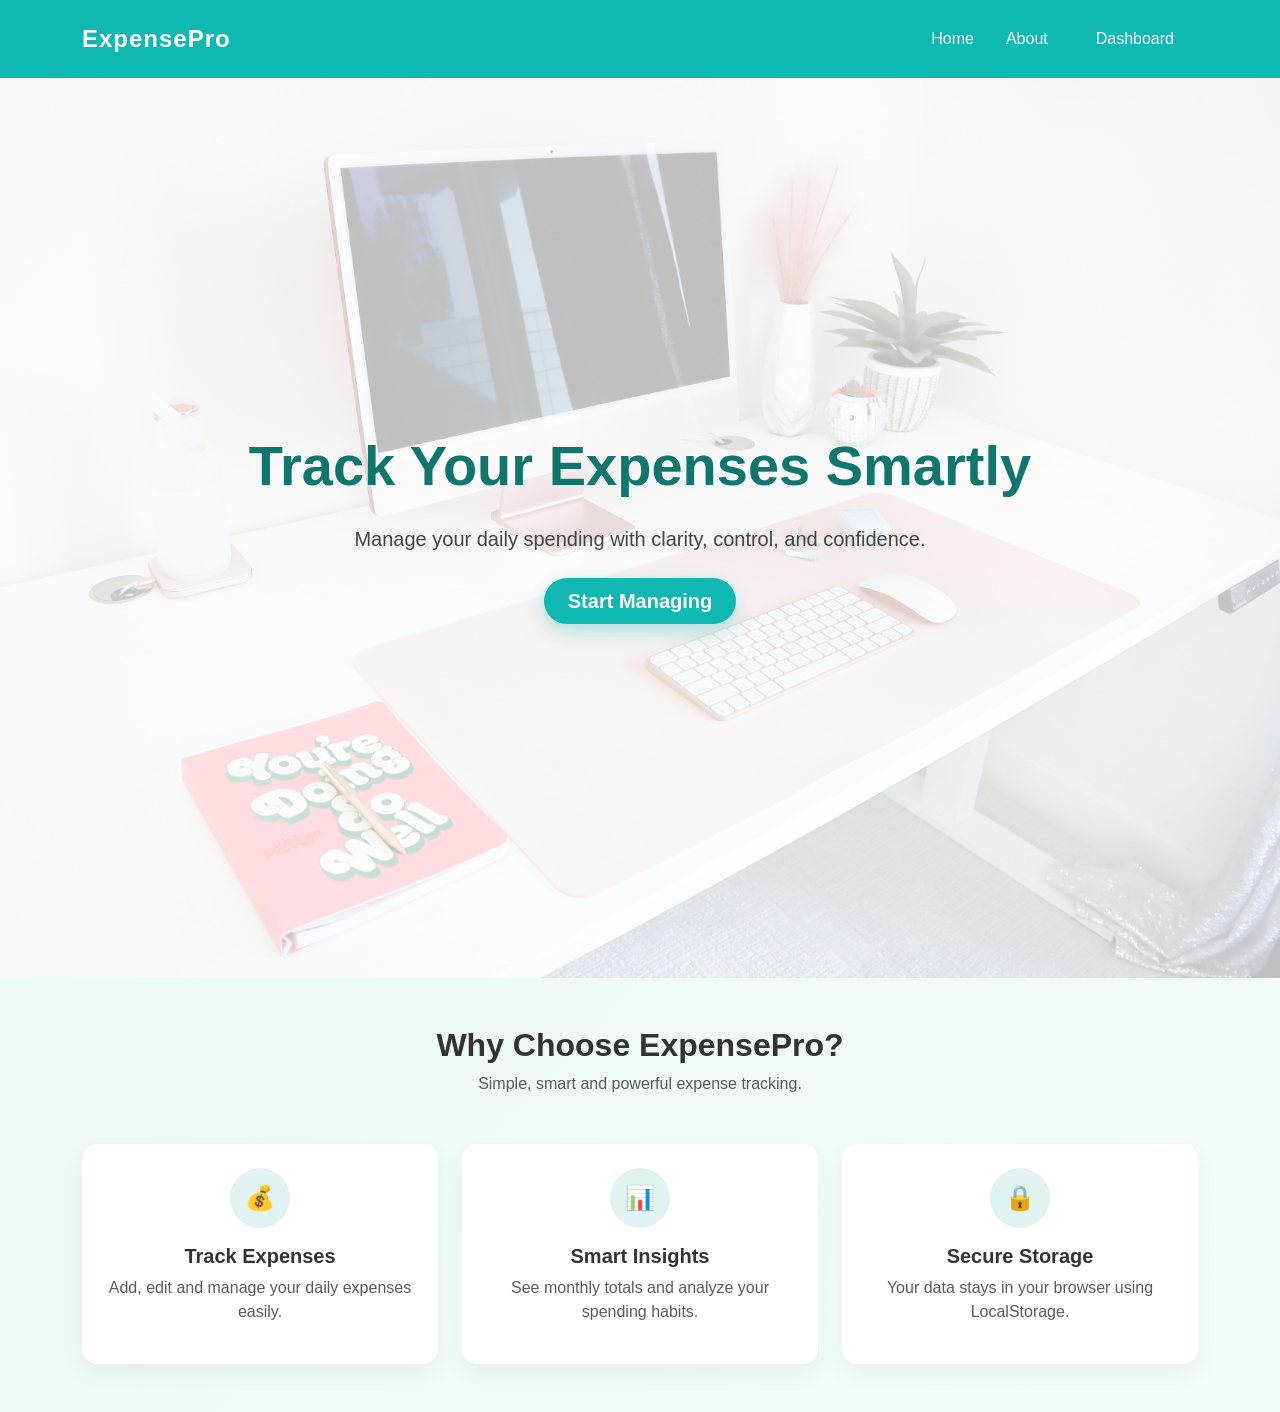
==== index.html @ 55afedad "Add files via upload" ====
<!DOCTYPE html>
<html lang="en">
<head>
    <meta charset="UTF-8">
    <title>ExpensePro | Smart Expense Manager</title>
    <meta name="viewport" content="width=device-width, initial-scale=1.0">
<link href="https://cdn.jsdelivr.net/npm/bootstrap@5.3.2/dist/css/bootstrap.min.css" rel="stylesheet">

    <link rel="stylesheet" href="css/style.css">
    <link href="https://cdn.jsdelivr.net/npm/bootstrap-icons/font/bootstrap-icons.css" rel="stylesheet">
</head>
<body>

<nav class="navbar navbar-expand-lg shadow-sm py-3 bg-white">
  <div class="container">
    <a class="navbar-brand fw-bold fs-4" href="index.html">ExpensePro</a>

    <button class="navbar-toggler" type="button" data-bs-toggle="collapse" data-bs-target="#navbarNav">
      <span class="navbar-toggler-icon"></span>
    </button>

    <div class="collapse navbar-collapse justify-content-end" id="navbarNav">
      <ul class="navbar-nav align-items-center">
        <li class="nav-item">
          <a class="nav-link px-3" href="index.html">Home</a>
        </li>
        <li class="nav-item">
          <a class="nav-link px-3" href="about.html">About</a>
        </li>
        <li class="nav-item">
          <a class="nav-link btn px-4 ms-2" href="dashboard.html">Dashboard</a>
        </li>
      </ul>
    </div>
  </div>
</nav>
<section class="hero d-flex align-items-center text-center">
  <div class="container">
    <h1 class="fw-bold mb-4">Track Your Expenses Smartly</h1>
    <p class="mb-4 fs-5">
      Manage your daily spending with clarity, control, and confidence.
    </p>
    <a href="dashboard.html" class="btn btn-start btn-lg px-4 py-2">
    Start Managing
</a>
  </div>
</section>
<section class="py-5">
  <div class="container">
    <div class="text-center mb-5">
      <h2 class="fw-bold">Why Choose ExpensePro?</h2>
      <p class="text-muted">Simple, smart and powerful expense tracking.</p>
    </div>
<div class="row g-4">
      <div class="col-md-4">
        <div class="feature-card p-4 text-center h-100">
          <div class="icon-circle mb-3">
            💰
          </div>
          <h5 class="fw-bold">Track Expenses</h5>
          <p class="text-muted">Add, edit and manage your daily expenses easily.</p>
        </div>
      </div>
<div class="col-md-4">
        <div class="feature-card p-4 text-center h-100">
          <div class="icon-circle mb-3">
            📊
          </div>
          <h5 class="fw-bold">Smart Insights</h5>
          <p class="text-muted">See monthly totals and analyze your spending habits.</p>
        </div>
      </div>
<div class="col-md-4">
        <div class="feature-card p-4 text-center h-100">
           <div class="icon-circle mb-3">
            🔒
          </div>
          <h5 class="fw-bold">Secure Storage</h5>
          <p class="text-muted">Your data stays in your browser using LocalStorage.</p>
        </div>
      </div>
    </div>
  </div>
</section>
<script src="https://cdn.jsdelivr.net/npm/bootstrap@5.3.2/dist/js/bootstrap.bundle.min.js"></script>
<script src="js/app.js"></script>
</body>
</html>
---- css/style.css ----
body {
    background-color: red;
}
body {
    font-family: 'Segoe UI', sans-serif;
    background: linear-gradient(135deg, #e6f7f5, #f4fcfb);
    color: #333;
    margin: 0;
    padding: 0;
}

.navbar {
    background-color: #0fb9b1 !important;
}

.navbar-brand {
    font-size: 1.5rem;
    font-weight: 600;
    letter-spacing: 1px;
    color: white !important;
}

.navbar a {
    color: white !important;
    font-weight: 500;
}

.navbar a:hover {
    color: #e0fdfb !important;
}
.hero {
    height: 100vh;
    background: url('../images/hero.jpg') center/cover no-repeat;
    position: relative;
    display: flex;
    align-items: center;
    justify-content: center;
    text-align: center;
}

.hero::before {
    content: "";
    position: absolute;
    inset: 0;
    background: rgba(255, 255, 255, 0.75);
}

.hero .container {
    position: relative;
    z-index: 2;
}
.hero h1 {
    font-size: 3.5rem;
    font-weight: 700;
    color: #0f766e;
}
.hero p {
    font-size: 1.2rem;
    color: #444;
}

.btn-start {
    background-color: #0fb9b1;
    color: white;
    border-radius: 30px;
    padding: 12px 30px;
    font-weight: 600;
    border: none;
    transition: 0.3s ease;
    box-shadow: 0 8px 20px rgba(15, 185, 177, 0.3);
}

.btn-start:hover {
    background-color: #0d9c95;
    transform: translateY(-3px);
}

/* Feature Cards */
.feature-card {
    background: white;
    border-radius: 15px;
    box-shadow: 0 10px 25px rgba(0, 0, 0, 0.05);
    transition: 0.3s ease;
}

.feature-card:hover {
    transform: translateY(-8px);
}


.icon-circle {
    width: 60px;
    height: 60px;
    background-color: #e0f2f1;
    border-radius: 50%;
    display: flex;
    align-items: center;
    justify-content: center;
    font-size: 1.5rem;
    margin: 0 auto;
}

.card {
    border: none;
    border-radius: 15px;
    transition: transform 0.3s ease, box-shadow 0.3s ease;
    background-color: #ffffff;
}

.card:hover {
    transform: translateY(-5px);
    box-shadow: 0 10px 25px rgba(15, 118, 110, 0.15);
}

button.btn {
    background-color: #0fb9b1;
    color: white;
    border-radius: 20px;
    border: none;
}

button.btn:hover {
    background-color: #0d9c95;
}

/* Edit Button */
.btn-warning {
    background-color: #fbbf24;
    border: none;
    border-radius: 8px;
    color: #000;
}

.btn-warning:hover {
    background-color: #f59e0b;
}

/* Delete Button */
.btn-danger {
    background-color: #ef4444;
    border: none;
    border-radius: 8px;
}

.btn-danger:hover {
    background-color: #dc2626;
}

.filter-btn {
    margin: 5px;
    border-radius: 20px;
    padding: 6px 14px;
    border: 1px solid #0fb9b1;
    background-color: white;
    transition: 0.3s;
}

.filter-btn:hover {
    background-color: #0fb9b1;
    color: white;
}

#total-amount {
    font-size: 24px;
    font-weight: 700;
    color: #0f766e;
}

@media (max-width: 768px) {
    .hero h1 {
        font-size: 2.2rem;
    }

    .card {
        margin-bottom: 15px;
    }

    h2 {
        font-size: 20px;
    }
}
#expenseChart {
  height: 350px !important;
}

.btn-primary-custom {
    background-color: #4e73df;
    color: white;
    border: none;
    border-radius: 8px;
    font-weight: 500;
    transition: all 0.3s ease;
}

.btn-primary-custom:hover {
    background-color: #2e59d9;
    transform: translateY(-2px);
}
/* Expense Card Hover Effect */

#expense-list > div {
    transition: all 0.3s ease;
}

#expense-list > div:hover {
    transform: translateY(-6px);
}
/* Highlight Expense Amount */

#expense-list p strong:last-child,
#expense-list p:last-child {
    font-size: 18px;
    font-weight: 600;
}
/* Highlight Expense Amount */

.expense-amount {
    font-size: 18px;
    font-weight: 700;
    color: #dc3545;   
}
/* Improve Expense Card Spacing */

#expense-list > div > div {
    padding: 20px;
    border-radius: 12px;
}
/* Empty State Styling */

#no-expense-message {
    font-size: 18px;
    opacity: 0.7;
    margin-top: 30px;
}
/* Dark Mode Styles */

body.dark-mode {
    background-color: #121212;
    color: #ffffff;
}

body.dark-mode .card {
    background-color: #1e1e1e;
    color: #ffffff;
}

body.dark-mode .navbar {
    background-color: #1e1e1e !important;
}

body.dark-mode .form-control,
body.dark-mode .form-select {
    background-color: #2a2a2a;
    color: #ffffff;
    border-color: #444;
}

body.dark-mode .btn {
    border-color: #555;
}
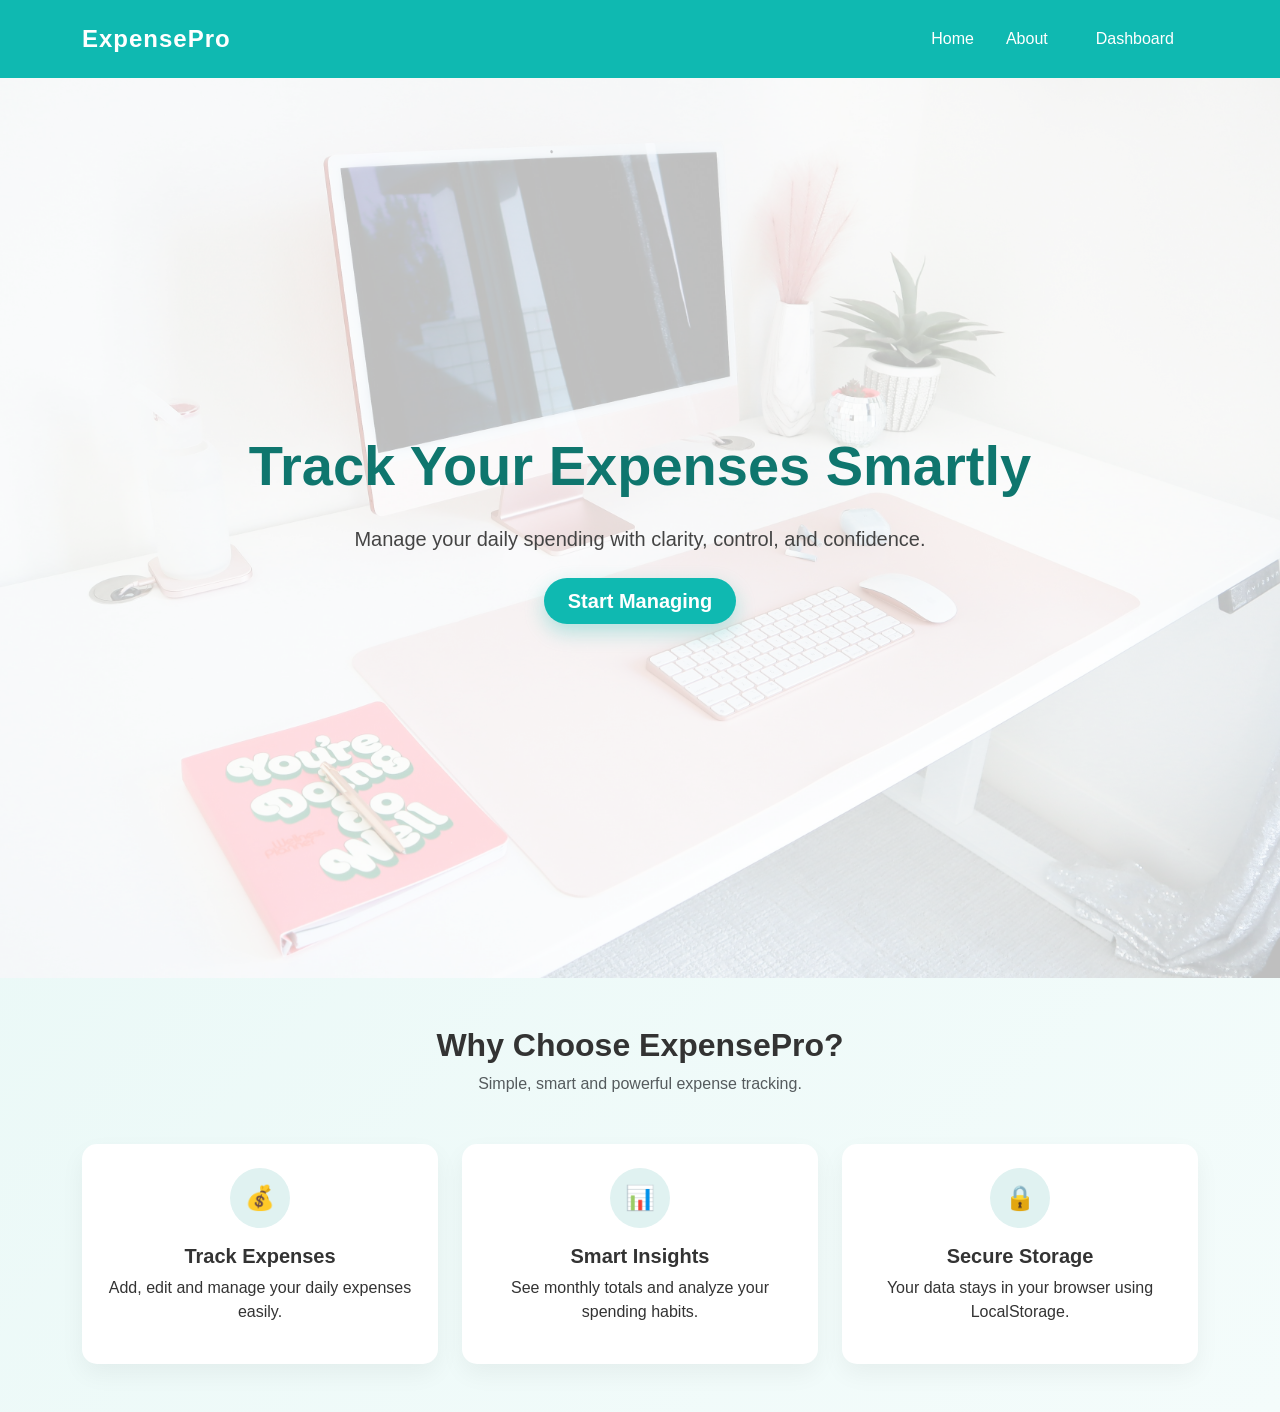
==== commit 850a0479: "UI improvements and dark mode fixes" ====
--- a/index.html
+++ b/index.html
@@ -58,7 +58,7 @@
             💰
           </div>
           <h5 class="fw-bold">Track Expenses</h5>
-          <p class="text-muted">Add, edit and manage your daily expenses easily.</p>
+         <p>Add, edit and manage your daily expenses easily.</p>
         </div>
       </div>
 <div class="col-md-4">
@@ -67,7 +67,7 @@
             📊
           </div>
           <h5 class="fw-bold">Smart Insights</h5>
-          <p class="text-muted">See monthly totals and analyze your spending habits.</p>
+          <p>See monthly totals and analyze your spending habits.</p>
         </div>
       </div>
 <div class="col-md-4">
@@ -76,7 +76,7 @@
             🔒
           </div>
           <h5 class="fw-bold">Secure Storage</h5>
-          <p class="text-muted">Your data stays in your browser using LocalStorage.</p>
+          <p>Your data stays in your browser using LocalStorage.</p>
         </div>
       </div>
     </div>
@@ -84,5 +84,11 @@
 </section>
 <script src="https://cdn.jsdelivr.net/npm/bootstrap@5.3.2/dist/js/bootstrap.bundle.min.js"></script>
 <script src="js/app.js"></script>
+
+<script>
+  if (localStorage.getItem("darkMode") === "enabled") {
+    document.body.classList.add("dark-mode");
+  }
+</script>
 </body>
 </html>
